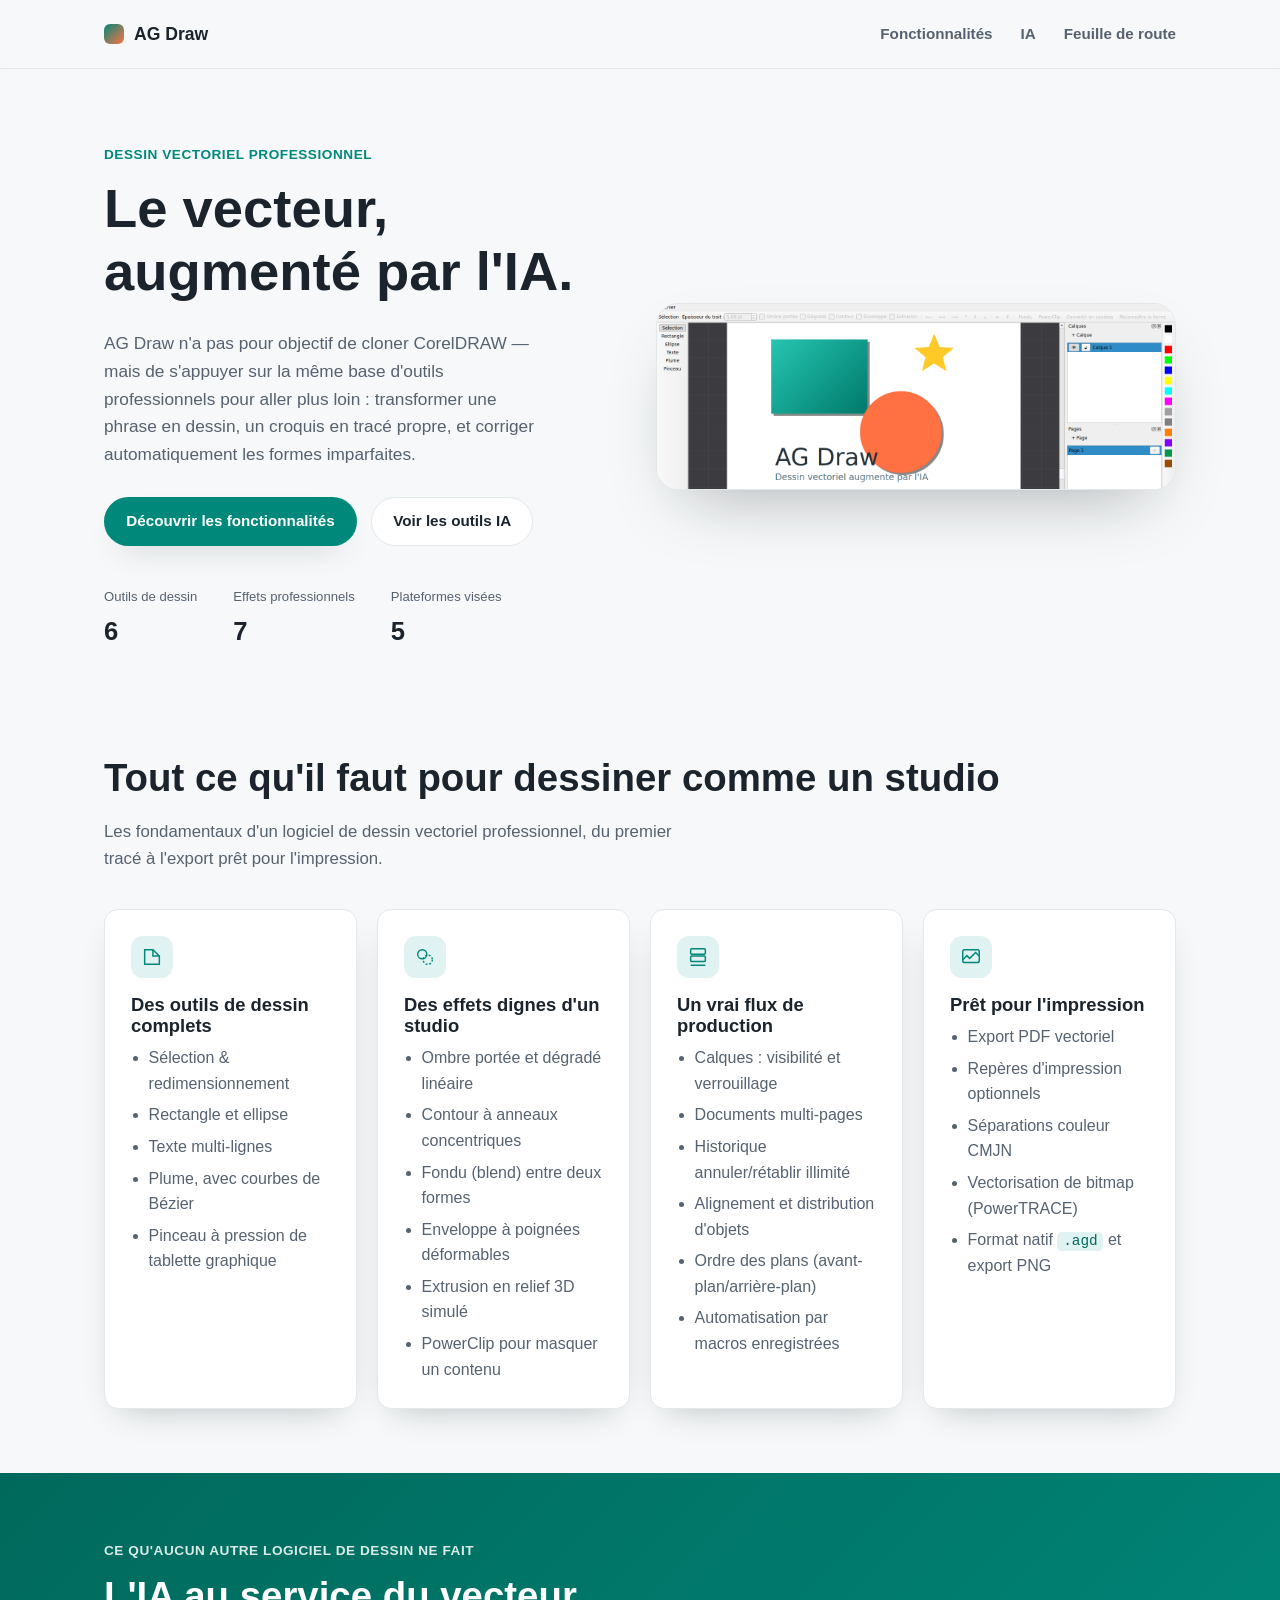
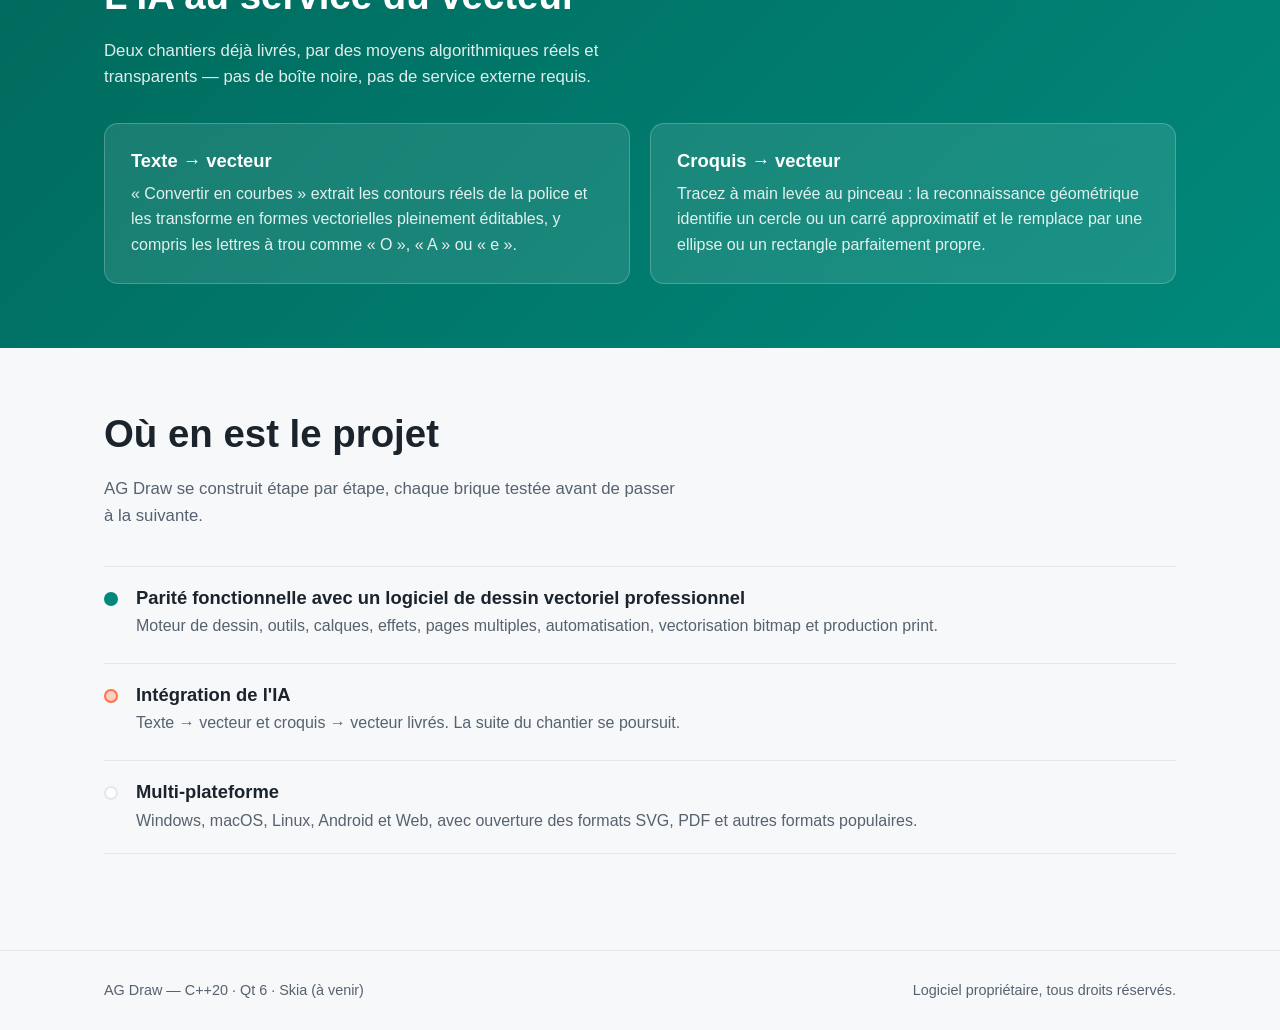
==== web/index.html @ 8a599cdd "Ajoute une page d'accueil (site vitrine statique) Site HTML/CSS/JS autonome sous web/, sans dépendan" ====
<!doctype html>
<html lang="fr">
<head>
  <meta charset="utf-8" />
  <meta name="viewport" content="width=device-width, initial-scale=1" />
  <title>AG Draw — Dessin vectoriel, augmenté par l'IA</title>
  <meta name="description" content="AG Draw est un logiciel de dessin vectoriel professionnel qui va plus loin qu'un simple clone de CorelDRAW : texte vers vecteur, croquis vers vecteur, correction automatique de formes." />
  <link rel="stylesheet" href="styles.css" />
</head>
<body>
  <header class="site-header">
    <div class="wrap header-inner">
      <a class="logo" href="#top">
        <span class="logo-mark" aria-hidden="true"></span>
        AG Draw
      </a>
      <button class="nav-toggle" id="navToggle" aria-expanded="false" aria-controls="primaryNav" aria-label="Ouvrir le menu">
        <span></span><span></span><span></span>
      </button>
      <nav class="primary-nav" id="primaryNav">
        <a href="#fonctionnalites">Fonctionnalités</a>
        <a href="#ia">IA</a>
        <a href="#feuille-de-route">Feuille de route</a>
      </nav>
    </div>
  </header>

  <main id="top">
    <section class="hero">
      <div class="wrap hero-inner">
        <div class="hero-copy">
          <p class="eyebrow">Dessin vectoriel professionnel</p>
          <h1>Le vecteur, augmenté par l'IA.</h1>
          <p class="lede">
            AG Draw n'a pas pour objectif de cloner CorelDRAW — mais de s'appuyer sur la même
            base d'outils professionnels pour aller plus loin : transformer une phrase en dessin,
            un croquis en tracé propre, et corriger automatiquement les formes imparfaites.
          </p>
          <div class="hero-actions">
            <a class="btn btn-primary" href="#fonctionnalites">Découvrir les fonctionnalités</a>
            <a class="btn btn-ghost" href="#ia">Voir les outils IA</a>
          </div>
          <dl class="hero-stats">
            <div><dt>Outils de dessin</dt><dd>6</dd></div>
            <div><dt>Effets professionnels</dt><dd>7</dd></div>
            <div><dt>Plateformes visées</dt><dd>5</dd></div>
          </dl>
        </div>
        <div class="hero-shot">
          <img src="assets/hero-screenshot.png" width="1400" height="500"
               alt="Capture d'écran d'AG Draw : un rectangle en dégradé, une ellipse et une étoile dessinés sur la page, avec les panneaux Calques et Pages visibles." />
        </div>
      </div>
    </section>

    <section id="fonctionnalites" class="features">
      <div class="wrap">
        <h2>Tout ce qu'il faut pour dessiner comme un studio</h2>
        <p class="section-lede">Les fondamentaux d'un logiciel de dessin vectoriel professionnel, du premier tracé à l'export prêt pour l'impression.</p>

        <div class="feature-grid">
          <article class="feature-card">
            <span class="feature-icon" aria-hidden="true">
              <svg viewBox="0 0 24 24" fill="none" stroke="currentColor" stroke-width="1.6"><path d="M4 4h9l7 7v9H4z"/><path d="M13 4v7h7"/></svg>
            </span>
            <h3>Des outils de dessin complets</h3>
            <ul>
              <li>Sélection &amp; redimensionnement</li>
              <li>Rectangle et ellipse</li>
              <li>Texte multi-lignes</li>
              <li>Plume, avec courbes de Bézier</li>
              <li>Pinceau à pression de tablette graphique</li>
            </ul>
          </article>

          <article class="feature-card">
            <span class="feature-icon" aria-hidden="true">
              <svg viewBox="0 0 24 24" fill="none" stroke="currentColor" stroke-width="1.6"><circle cx="9" cy="9" r="5"/><circle cx="15" cy="15" r="5" stroke-dasharray="2 2"/></svg>
            </span>
            <h3>Des effets dignes d'un studio</h3>
            <ul>
              <li>Ombre portée et dégradé linéaire</li>
              <li>Contour à anneaux concentriques</li>
              <li>Fondu (blend) entre deux formes</li>
              <li>Enveloppe à poignées déformables</li>
              <li>Extrusion en relief 3D simulé</li>
              <li>PowerClip pour masquer un contenu</li>
            </ul>
          </article>

          <article class="feature-card">
            <span class="feature-icon" aria-hidden="true">
              <svg viewBox="0 0 24 24" fill="none" stroke="currentColor" stroke-width="1.6"><rect x="4" y="3" width="16" height="6" rx="1"/><rect x="4" y="11" width="16" height="6" rx="1"/><path d="M4 21h16"/></svg>
            </span>
            <h3>Un vrai flux de production</h3>
            <ul>
              <li>Calques : visibilité et verrouillage</li>
              <li>Documents multi-pages</li>
              <li>Historique annuler/rétablir illimité</li>
              <li>Alignement et distribution d'objets</li>
              <li>Ordre des plans (avant-plan/arrière-plan)</li>
              <li>Automatisation par macros enregistrées</li>
            </ul>
          </article>

          <article class="feature-card">
            <span class="feature-icon" aria-hidden="true">
              <svg viewBox="0 0 24 24" fill="none" stroke="currentColor" stroke-width="1.6"><rect x="3" y="4" width="18" height="14" rx="2"/><path d="M3 15l4.5-4.5 3 3L17 7l4 4"/></svg>
            </span>
            <h3>Prêt pour l'impression</h3>
            <ul>
              <li>Export PDF vectoriel</li>
              <li>Repères d'impression optionnels</li>
              <li>Séparations couleur CMJN</li>
              <li>Vectorisation de bitmap (PowerTRACE)</li>
              <li>Format natif <code>.agd</code> et export PNG</li>
            </ul>
          </article>
        </div>
      </div>
    </section>

    <section id="ia" class="ai-section">
      <div class="wrap">
        <p class="eyebrow eyebrow-on-accent">Ce qu'aucun autre logiciel de dessin ne fait</p>
        <h2>L'IA au service du vecteur</h2>
        <p class="section-lede on-accent">
          Deux chantiers déjà livrés, par des moyens algorithmiques réels et transparents —
          pas de boîte noire, pas de service externe requis.
        </p>

        <div class="ai-grid">
          <article class="ai-card">
            <h3>Texte → vecteur</h3>
            <p>
              « Convertir en courbes » extrait les contours réels de la police et les transforme
              en formes vectorielles pleinement éditables, y compris les lettres à trou comme
              « O », « A » ou « e ».
            </p>
          </article>
          <article class="ai-card">
            <h3>Croquis → vecteur</h3>
            <p>
              Tracez à main levée au pinceau : la reconnaissance géométrique identifie un cercle
              ou un carré approximatif et le remplace par une ellipse ou un rectangle
              parfaitement propre.
            </p>
          </article>
        </div>
      </div>
    </section>

    <section id="feuille-de-route" class="roadmap">
      <div class="wrap">
        <h2>Où en est le projet</h2>
        <p class="section-lede">AG Draw se construit étape par étape, chaque brique testée avant de passer à la suivante.</p>

        <ol class="roadmap-list">
          <li class="done">
            <span class="roadmap-marker" aria-hidden="true"></span>
            <div>
              <h3>Parité fonctionnelle avec un logiciel de dessin vectoriel professionnel</h3>
              <p>Moteur de dessin, outils, calques, effets, pages multiples, automatisation, vectorisation bitmap et production print.</p>
            </div>
          </li>
          <li class="in-progress">
            <span class="roadmap-marker" aria-hidden="true"></span>
            <div>
              <h3>Intégration de l'IA</h3>
              <p>Texte → vecteur et croquis → vecteur livrés. La suite du chantier se poursuit.</p>
            </div>
          </li>
          <li>
            <span class="roadmap-marker" aria-hidden="true"></span>
            <div>
              <h3>Multi-plateforme</h3>
              <p>Windows, macOS, Linux, Android et Web, avec ouverture des formats SVG, PDF et autres formats populaires.</p>
            </div>
          </li>
        </ol>
      </div>
    </section>
  </main>

  <footer class="site-footer">
    <div class="wrap footer-inner">
      <p>AG Draw — C++20 · Qt 6 · Skia (à venir)</p>
      <p>Logiciel propriétaire, tous droits réservés.</p>
    </div>
  </footer>

  <script src="script.js"></script>
</body>
</html>
---- web/styles.css ----
:root {
  --bg: #f6f8f9;
  --bg-elevated: #ffffff;
  --text: #1b242c;
  --text-muted: #566270;
  --border: #e3e8eb;
  --accent: #00897b;
  --accent-strong: #00695c;
  --accent-soft: #e0f2f1;
  --accent-2: #ff7043;
  --accent-gold: #ffca28;
  --radius-lg: 22px;
  --radius-md: 14px;
  --radius-sm: 10px;
  --shadow-lg: 0 30px 70px -30px rgba(15, 23, 32, 0.35);
  --shadow-md: 0 14px 34px -18px rgba(15, 23, 32, 0.3);
  --max-width: 1120px;
  color-scheme: light;
}

@media (prefers-color-scheme: dark) {
  :root {
    --bg: #0e1417;
    --bg-elevated: #161e22;
    --text: #eef3f4;
    --text-muted: #9aa8ae;
    --border: #253034;
    --accent: #26a69a;
    --accent-strong: #4dd0c4;
    --accent-soft: #10312e;
    --shadow-lg: 0 30px 70px -30px rgba(0, 0, 0, 0.65);
    --shadow-md: 0 14px 34px -18px rgba(0, 0, 0, 0.55);
    color-scheme: dark;
  }
}

* {
  box-sizing: border-box;
}

html {
  scroll-behavior: smooth;
}

body {
  margin: 0;
  background: var(--bg);
  color: var(--text);
  font: 400 16px/1.6 -apple-system, BlinkMacSystemFont, "Segoe UI", Roboto, Helvetica, Arial, sans-serif;
  -webkit-font-smoothing: antialiased;
}

img {
  max-width: 100%;
  display: block;
}

.wrap {
  max-width: var(--max-width);
  margin: 0 auto;
  padding: 0 24px;
}

h1, h2, h3 {
  line-height: 1.15;
  font-weight: 700;
  margin: 0 0 0.5em;
}

h2 {
  font-size: clamp(1.7rem, 1.3rem + 1.6vw, 2.4rem);
}

h3 {
  font-size: 1.15rem;
}

p {
  margin: 0 0 1em;
}

code {
  background: var(--accent-soft);
  color: var(--accent-strong);
  padding: 0.1em 0.4em;
  border-radius: 5px;
  font-size: 0.9em;
}

/* Header */

.site-header {
  position: sticky;
  top: 0;
  z-index: 20;
  background: color-mix(in srgb, var(--bg) 88%, transparent);
  backdrop-filter: blur(10px);
  border-bottom: 1px solid var(--border);
}

.header-inner {
  display: flex;
  align-items: center;
  justify-content: space-between;
  height: 68px;
}

.logo {
  display: flex;
  align-items: center;
  gap: 10px;
  font-weight: 800;
  font-size: 1.1rem;
  color: var(--text);
  text-decoration: none;
}

.logo-mark {
  width: 20px;
  height: 20px;
  border-radius: 6px;
  background: linear-gradient(135deg, var(--accent), var(--accent-2));
  flex: none;
}

.primary-nav {
  display: flex;
  gap: 28px;
}

.primary-nav a {
  color: var(--text-muted);
  text-decoration: none;
  font-size: 0.95rem;
  font-weight: 600;
}

.primary-nav a:hover {
  color: var(--accent);
}

.nav-toggle {
  display: none;
  flex-direction: column;
  justify-content: center;
  gap: 4px;
  width: 36px;
  height: 36px;
  background: none;
  border: 1px solid var(--border);
  border-radius: 8px;
  cursor: pointer;
}

.nav-toggle span {
  display: block;
  height: 2px;
  margin: 0 7px;
  background: var(--text);
  border-radius: 2px;
}

/* Buttons */

.btn {
  display: inline-flex;
  align-items: center;
  justify-content: center;
  padding: 0.75em 1.4em;
  border-radius: 999px;
  font-weight: 700;
  font-size: 0.95rem;
  text-decoration: none;
  border: 1px solid transparent;
  transition: transform 0.15s ease, box-shadow 0.15s ease;
}

.btn:hover {
  transform: translateY(-1px);
}

.btn-primary {
  background: var(--accent);
  color: #fff;
  box-shadow: var(--shadow-md);
}

.btn-primary:hover {
  background: var(--accent-strong);
}

.btn-ghost {
  border-color: var(--border);
  color: var(--text);
  background: var(--bg-elevated);
}

/* Hero */

.hero {
  padding: 72px 0 40px;
}

.hero-inner {
  display: grid;
  grid-template-columns: minmax(0, 1fr) minmax(0, 1.05fr);
  gap: 56px;
  align-items: center;
}

.eyebrow {
  display: inline-block;
  font-weight: 700;
  font-size: 0.85rem;
  letter-spacing: 0.04em;
  text-transform: uppercase;
  color: var(--accent);
  margin: 0 0 0.9em;
}

h1 {
  font-size: clamp(2.2rem, 1.6rem + 2.6vw, 3.4rem);
}

.lede {
  color: var(--text-muted);
  font-size: 1.08rem;
  max-width: 46ch;
}

.hero-actions {
  display: flex;
  gap: 14px;
  flex-wrap: wrap;
  margin: 28px 0 40px;
}

.hero-stats {
  display: flex;
  gap: 36px;
  margin: 0;
}

.hero-stats dt {
  font-size: 0.82rem;
  color: var(--text-muted);
  margin-bottom: 4px;
}

.hero-stats dd {
  margin: 0;
  font-size: 1.6rem;
  font-weight: 800;
  color: var(--text);
}

.hero-shot {
  border-radius: var(--radius-lg);
  overflow: hidden;
  box-shadow: var(--shadow-lg);
  border: 1px solid var(--border);
  background: var(--bg-elevated);
}

.hero-shot img {
  width: 100%;
  height: auto;
}

/* Features */

.features {
  padding: 64px 0;
}

.section-lede {
  color: var(--text-muted);
  max-width: 62ch;
  font-size: 1.05rem;
}

.feature-grid {
  display: grid;
  grid-template-columns: repeat(auto-fit, minmax(240px, 1fr));
  gap: 20px;
  margin-top: 36px;
}

.feature-card {
  background: var(--bg-elevated);
  border: 1px solid var(--border);
  border-radius: var(--radius-md);
  padding: 26px;
  box-shadow: var(--shadow-md);
}

.feature-icon {
  display: inline-flex;
  align-items: center;
  justify-content: center;
  width: 42px;
  height: 42px;
  border-radius: 12px;
  background: var(--accent-soft);
  color: var(--accent);
  margin-bottom: 16px;
}

.feature-icon svg {
  width: 22px;
  height: 22px;
}

.feature-card ul {
  margin: 0;
  padding-left: 1.1em;
  color: var(--text-muted);
}

.feature-card li {
  margin-bottom: 6px;
}

.feature-card li:last-child {
  margin-bottom: 0;
}

/* AI section */

.ai-section {
  padding: 64px 0;
  background: linear-gradient(135deg, var(--accent-strong), var(--accent));
  color: #fff;
}

.eyebrow-on-accent {
  color: rgba(255, 255, 255, 0.85);
}

.on-accent {
  color: rgba(255, 255, 255, 0.88);
}

.ai-section h2 {
  color: #fff;
}

.ai-grid {
  display: grid;
  grid-template-columns: repeat(auto-fit, minmax(260px, 1fr));
  gap: 20px;
  margin-top: 32px;
}

.ai-card {
  background: rgba(255, 255, 255, 0.1);
  border: 1px solid rgba(255, 255, 255, 0.22);
  border-radius: var(--radius-md);
  padding: 26px;
  backdrop-filter: blur(6px);
}

.ai-card h3 {
  color: #fff;
}

.ai-card p {
  color: rgba(255, 255, 255, 0.88);
  margin: 0;
}

/* Roadmap */

.roadmap {
  padding: 64px 0 96px;
}

.roadmap-list {
  list-style: none;
  margin: 36px 0 0;
  padding: 0;
  display: flex;
  flex-direction: column;
  gap: 4px;
}

.roadmap-list li {
  display: flex;
  gap: 18px;
  padding: 20px 0;
  border-top: 1px solid var(--border);
}

.roadmap-list li:last-child {
  border-bottom: 1px solid var(--border);
}

.roadmap-marker {
  flex: none;
  width: 14px;
  height: 14px;
  margin-top: 5px;
  border-radius: 50%;
  border: 2px solid var(--border);
  background: var(--bg-elevated);
}

.roadmap-list li.done .roadmap-marker {
  background: var(--accent);
  border-color: var(--accent);
}

.roadmap-list li.in-progress .roadmap-marker {
  border-color: var(--accent-2);
  background: color-mix(in srgb, var(--accent-2) 30%, transparent);
}

.roadmap-list h3 {
  margin-bottom: 0.3em;
}

.roadmap-list p {
  color: var(--text-muted);
  margin: 0;
}

/* Footer */

.site-footer {
  border-top: 1px solid var(--border);
  padding: 28px 0;
}

.footer-inner {
  display: flex;
  justify-content: space-between;
  flex-wrap: wrap;
  gap: 8px;
  color: var(--text-muted);
  font-size: 0.9rem;
}

.footer-inner p {
  margin: 0;
}

/* Responsive */

@media (max-width: 860px) {
  .hero-inner {
    grid-template-columns: 1fr;
  }

  .hero {
    padding-top: 48px;
  }

  .nav-toggle {
    display: flex;
  }

  .primary-nav {
    position: absolute;
    top: 68px;
    left: 0;
    right: 0;
    background: var(--bg-elevated);
    border-bottom: 1px solid var(--border);
    flex-direction: column;
    gap: 0;
    padding: 8px 24px 16px;
    display: none;
  }

  .primary-nav.open {
    display: flex;
  }

  .primary-nav a {
    padding: 12px 0;
    border-top: 1px solid var(--border);
  }

  .primary-nav a:first-child {
    border-top: none;
  }
}

@media (max-width: 520px) {
  .hero-stats {
    gap: 24px;
    flex-wrap: wrap;
  }
}
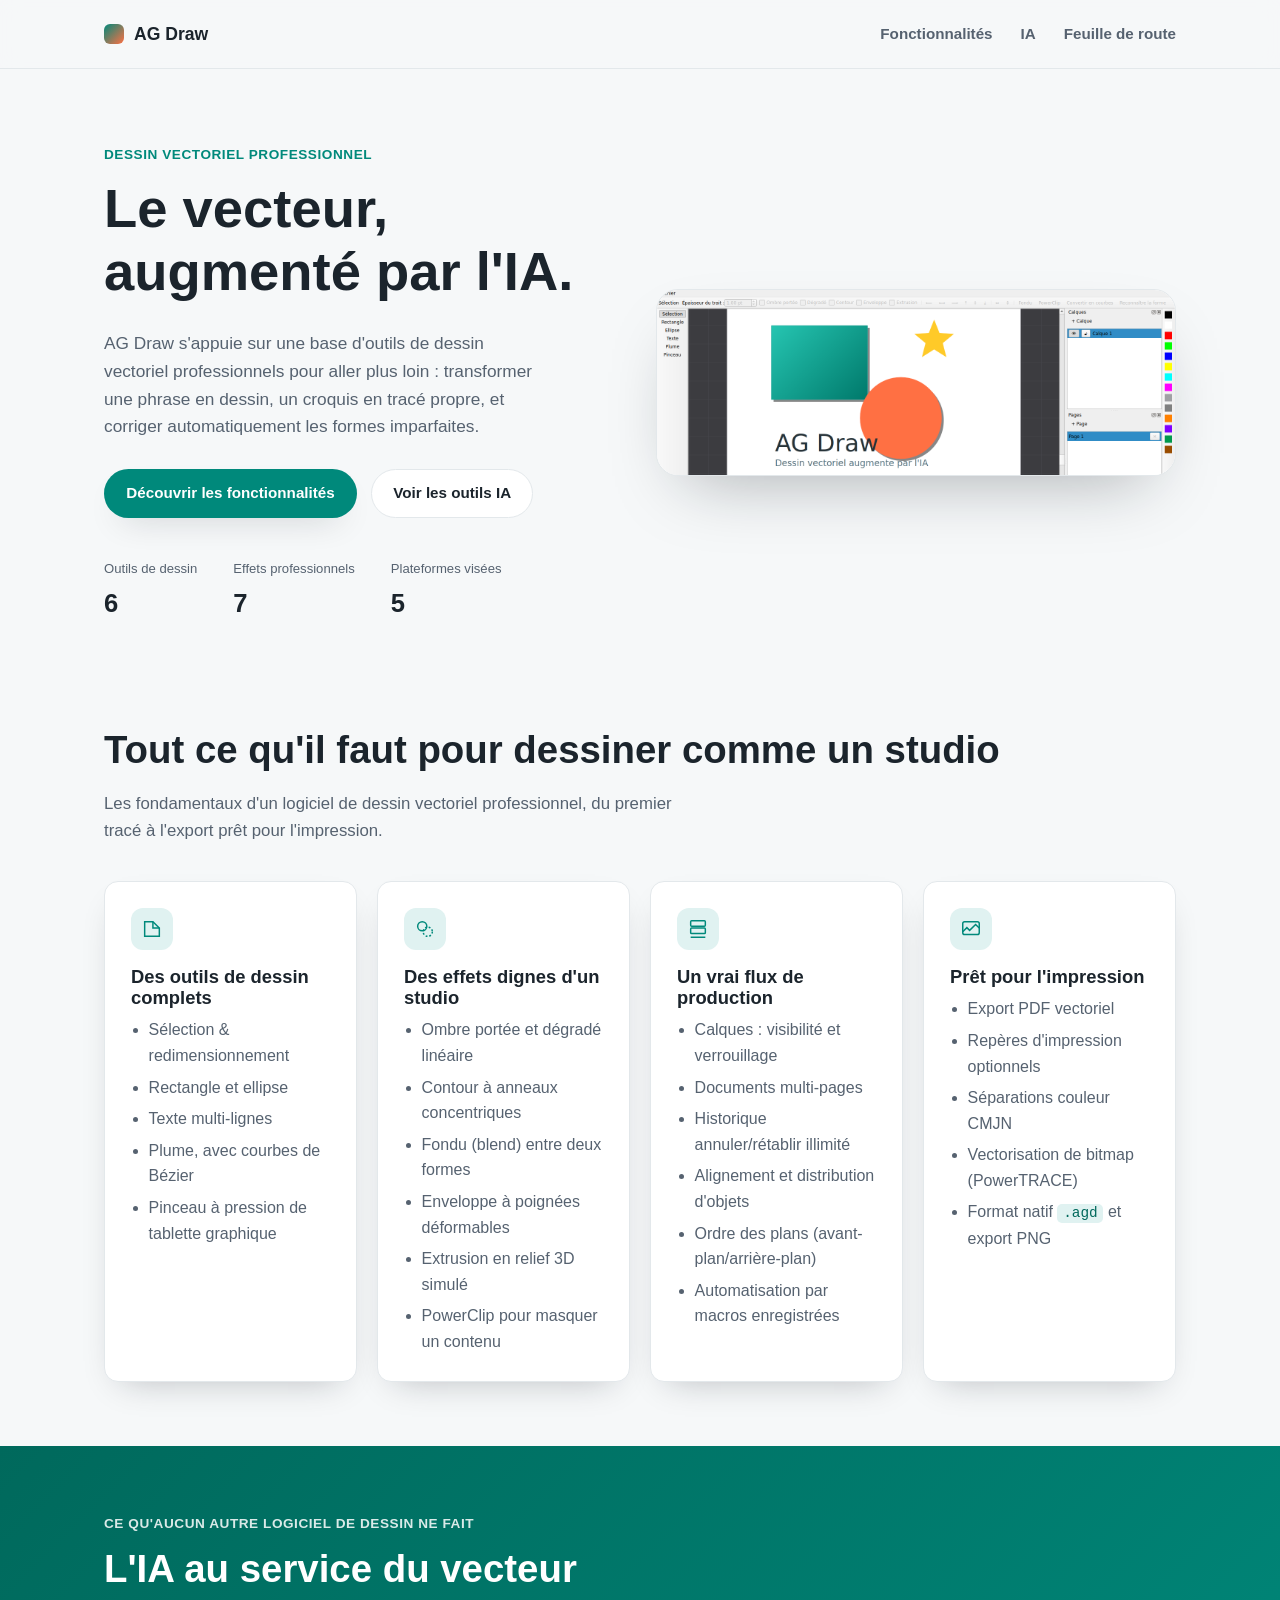
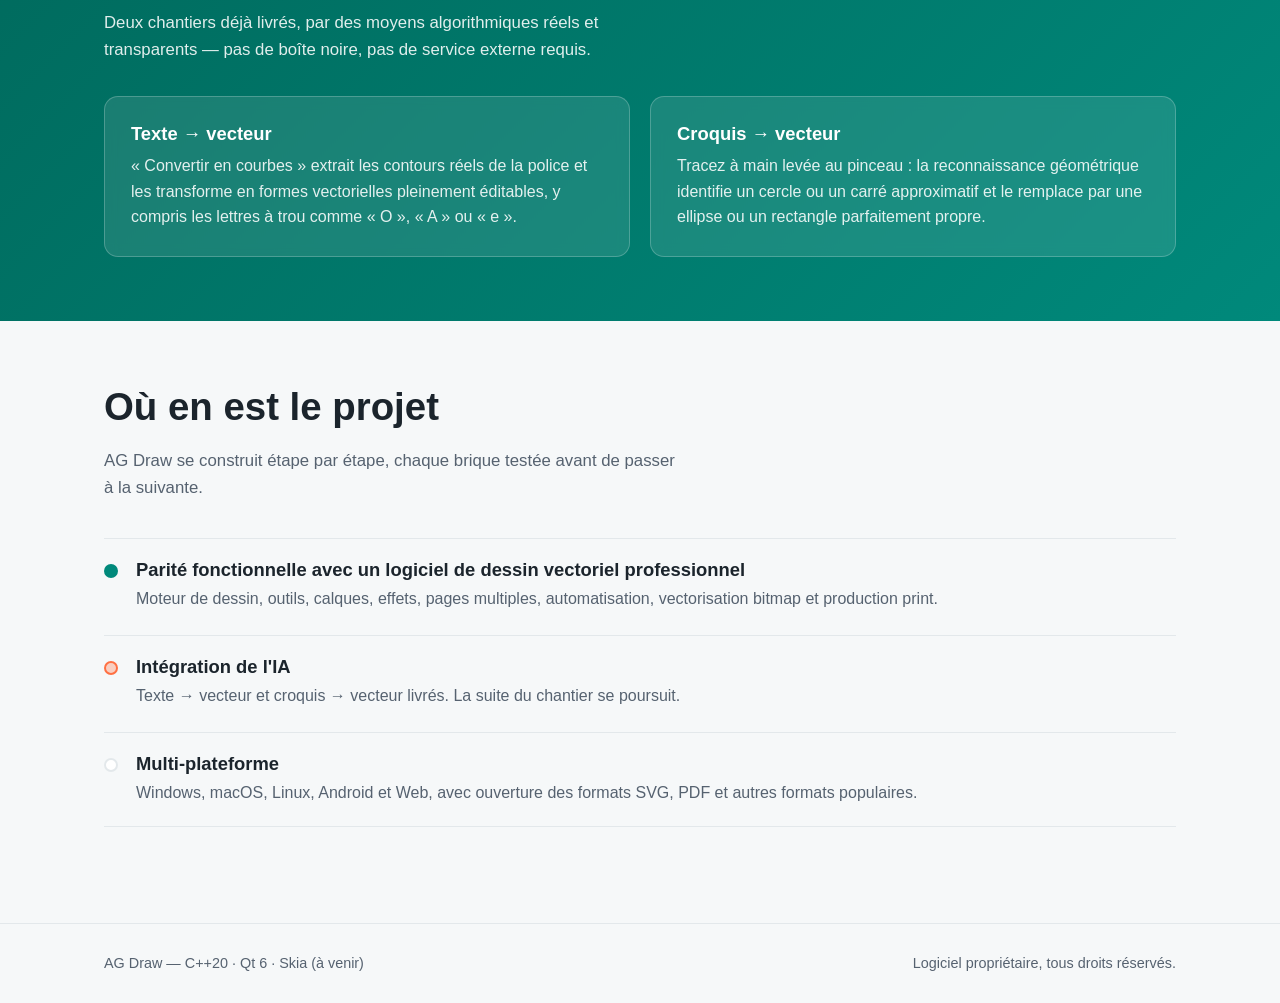
==== commit f0a68ca9: "Retire la mention de CorelDRAW sur la page d'accueil Reformule le texte descriptif et le paragraphe " ====
--- a/web/index.html
+++ b/web/index.html
@@ -4,7 +4,7 @@
   <meta charset="utf-8" />
   <meta name="viewport" content="width=device-width, initial-scale=1" />
   <title>AG Draw — Dessin vectoriel, augmenté par l'IA</title>
-  <meta name="description" content="AG Draw est un logiciel de dessin vectoriel professionnel qui va plus loin qu'un simple clone de CorelDRAW : texte vers vecteur, croquis vers vecteur, correction automatique de formes." />
+  <meta name="description" content="AG Draw est un logiciel de dessin vectoriel professionnel augmenté par l'IA : texte vers vecteur, croquis vers vecteur, correction automatique de formes." />
   <link rel="stylesheet" href="styles.css" />
 </head>
 <body>
@@ -32,9 +32,9 @@
           <p class="eyebrow">Dessin vectoriel professionnel</p>
           <h1>Le vecteur, augmenté par l'IA.</h1>
           <p class="lede">
-            AG Draw n'a pas pour objectif de cloner CorelDRAW — mais de s'appuyer sur la même
-            base d'outils professionnels pour aller plus loin : transformer une phrase en dessin,
-            un croquis en tracé propre, et corriger automatiquement les formes imparfaites.
+            AG Draw s'appuie sur une base d'outils de dessin vectoriel professionnels pour aller
+            plus loin : transformer une phrase en dessin, un croquis en tracé propre, et corriger
+            automatiquement les formes imparfaites.
           </p>
           <div class="hero-actions">
             <a class="btn btn-primary" href="#fonctionnalites">Découvrir les fonctionnalités</a>
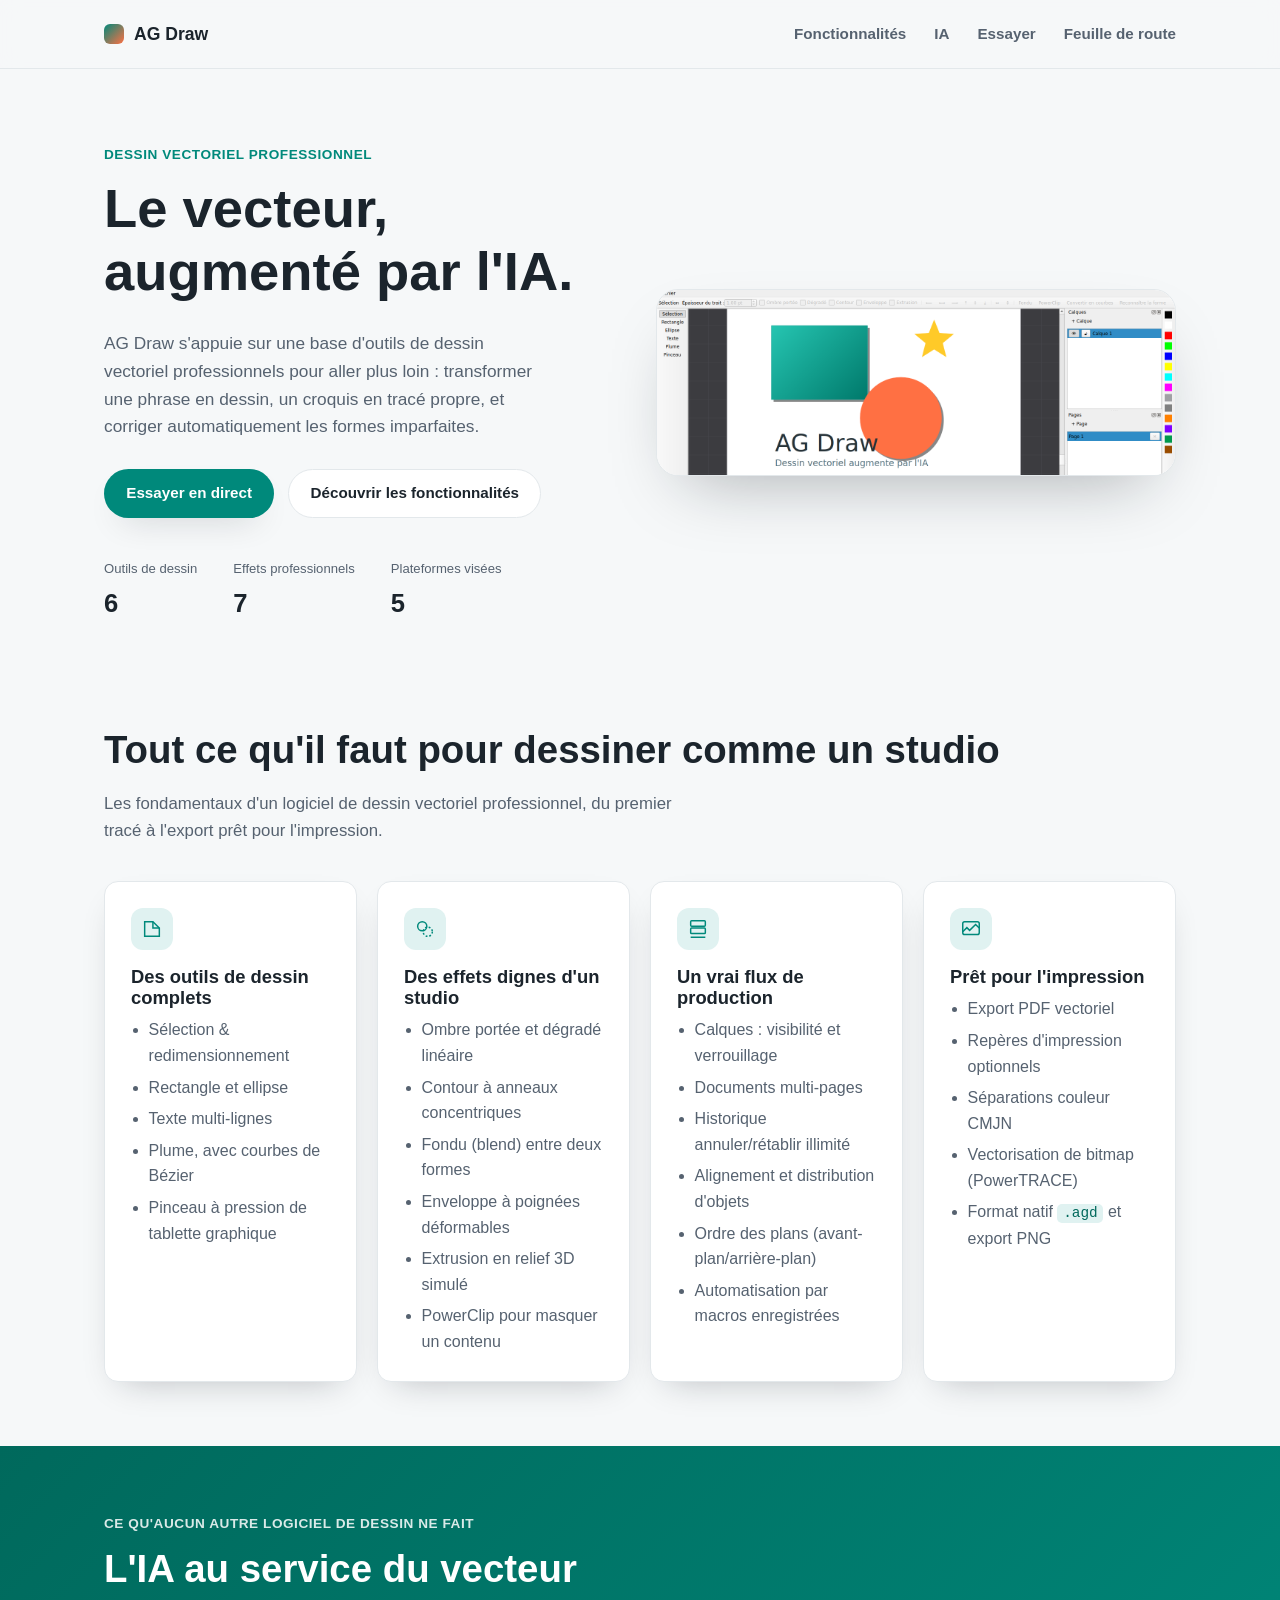
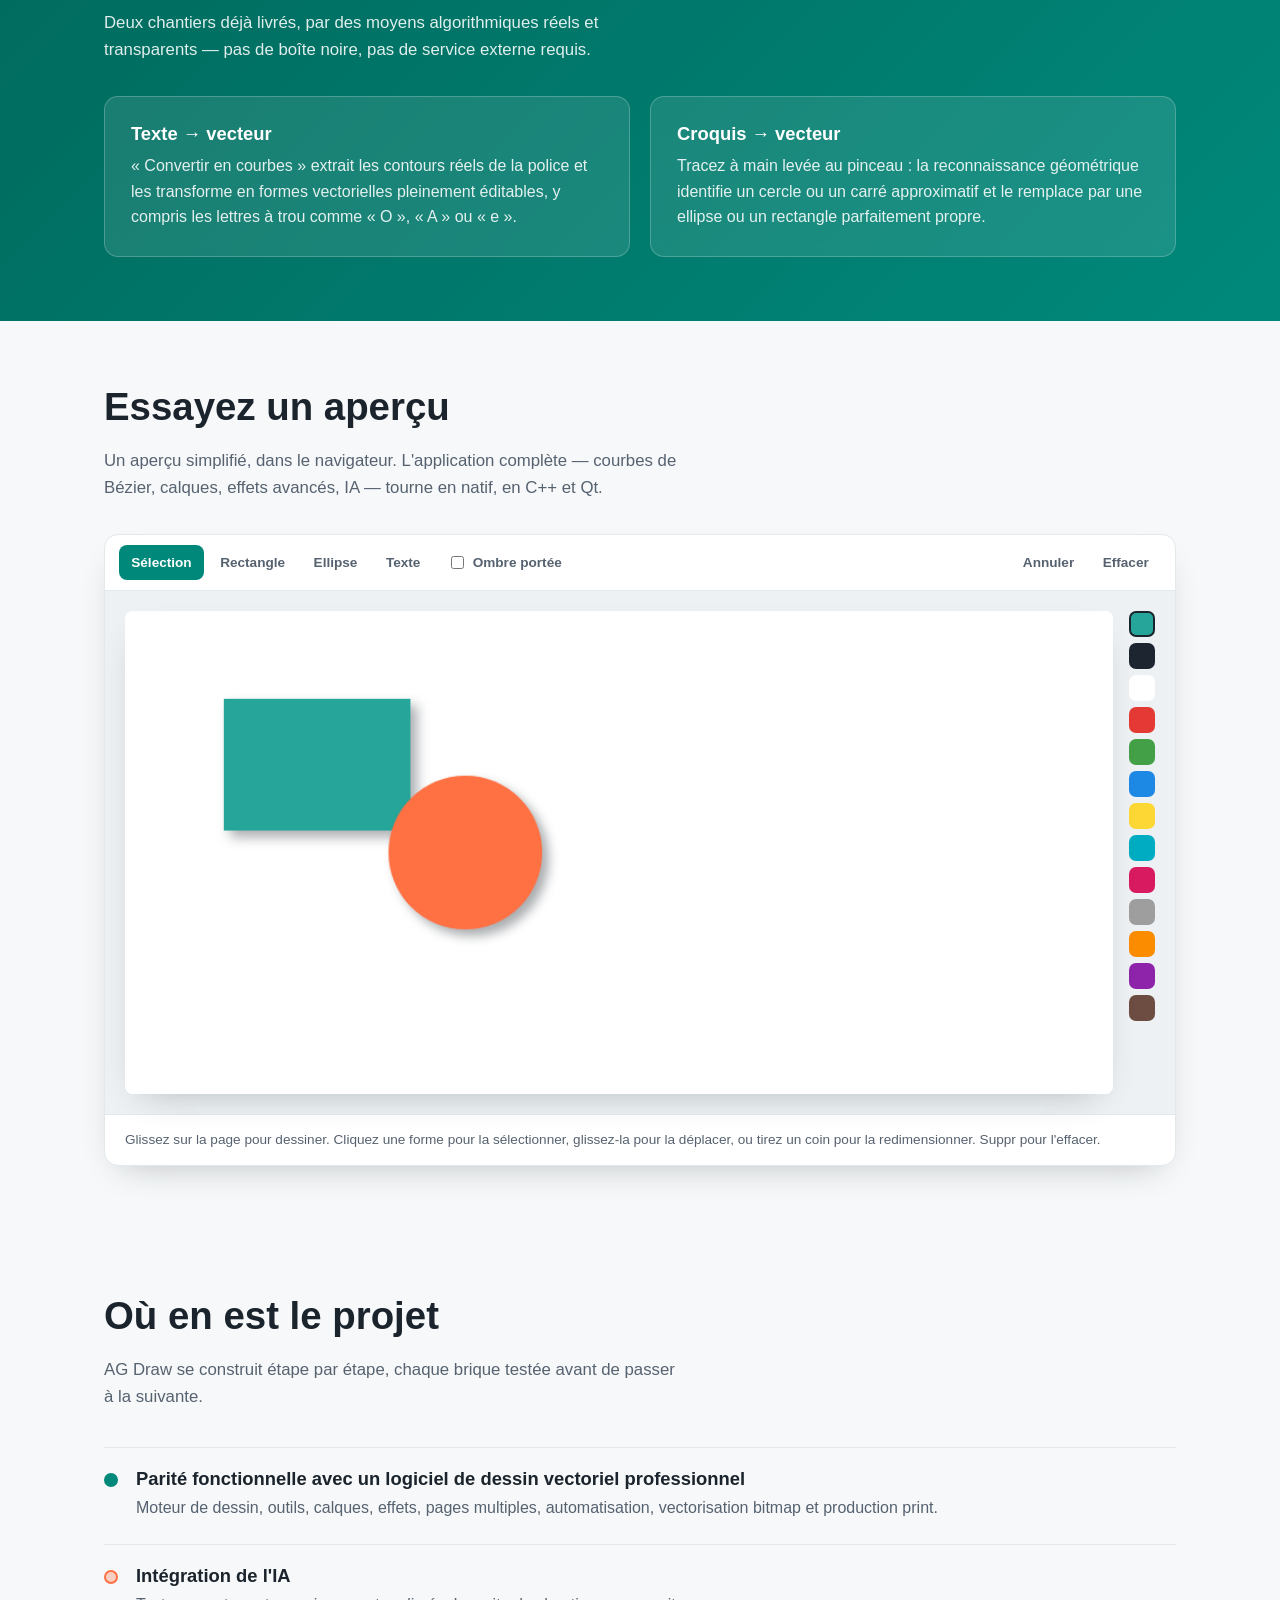
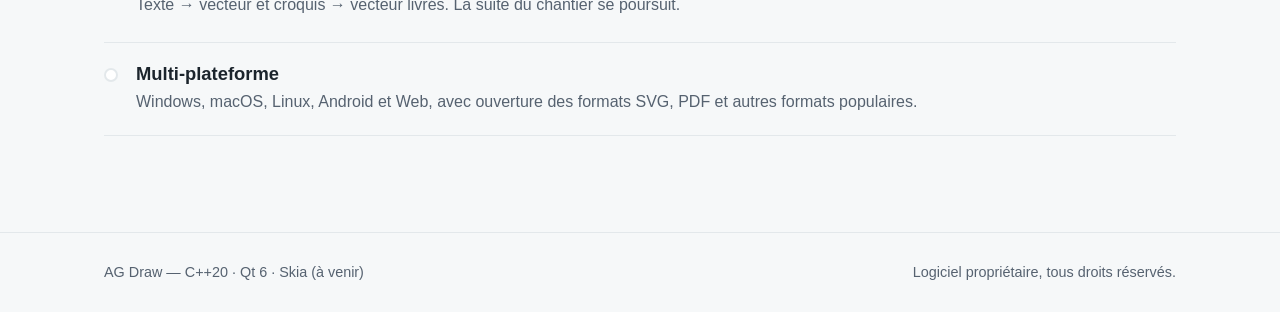
==== commit 4d661c88: "Ajoute une démo interactive à la page d'accueil L'ancienne page n'offrait qu'une capture d'écran sta" ====
--- a/web/index.html
+++ b/web/index.html
@@ -20,6 +20,7 @@
       <nav class="primary-nav" id="primaryNav">
         <a href="#fonctionnalites">Fonctionnalités</a>
         <a href="#ia">IA</a>
+        <a href="#essai">Essayer</a>
         <a href="#feuille-de-route">Feuille de route</a>
       </nav>
     </div>
@@ -37,8 +38,8 @@
             automatiquement les formes imparfaites.
           </p>
           <div class="hero-actions">
-            <a class="btn btn-primary" href="#fonctionnalites">Découvrir les fonctionnalités</a>
-            <a class="btn btn-ghost" href="#ia">Voir les outils IA</a>
+            <a class="btn btn-primary" href="#essai">Essayer en direct</a>
+            <a class="btn btn-ghost" href="#fonctionnalites">Découvrir les fonctionnalités</a>
           </div>
           <dl class="hero-stats">
             <div><dt>Outils de dessin</dt><dd>6</dd></div>
@@ -150,6 +151,44 @@
       </div>
     </section>
 
+    <section id="essai" class="demo-section">
+      <div class="wrap">
+        <h2>Essayez un aperçu</h2>
+        <p class="section-lede">
+          Un aperçu simplifié, dans le navigateur. L'application complète — courbes de Bézier,
+          calques, effets avancés, IA — tourne en natif, en C++ et Qt.
+        </p>
+
+        <div class="demo-app" id="demoApp">
+          <div class="demo-toolbar" role="toolbar" aria-label="Outils de la démo">
+            <button type="button" class="demo-tool is-active" data-tool="select">Sélection</button>
+            <button type="button" class="demo-tool" data-tool="rect">Rectangle</button>
+            <button type="button" class="demo-tool" data-tool="ellipse">Ellipse</button>
+            <button type="button" class="demo-tool" data-tool="text">Texte</button>
+            <label class="demo-shadow-toggle">
+              <input type="checkbox" id="demoShadow" />
+              Ombre portée
+            </label>
+            <div class="demo-toolbar-spacer"></div>
+            <button type="button" class="demo-tool" id="demoUndo" title="Annuler (Ctrl+Z)">Annuler</button>
+            <button type="button" class="demo-tool" id="demoClear" title="Tout effacer">Effacer</button>
+          </div>
+          <div class="demo-body">
+            <div class="demo-canvas-wrap">
+              <canvas id="demoCanvas" width="900" height="440" tabindex="0"
+                      aria-label="Zone de dessin de la démo : choisissez un outil puis glissez pour dessiner"></canvas>
+              <input type="text" id="demoTextInput" class="demo-text-input" aria-label="Texte à insérer" />
+            </div>
+            <div class="demo-palette" id="demoPalette" role="group" aria-label="Couleurs"></div>
+          </div>
+          <p class="demo-hint">
+            Glissez sur la page pour dessiner. Cliquez une forme pour la sélectionner, glissez-la
+            pour la déplacer, ou tirez un coin pour la redimensionner. Suppr pour l'effacer.
+          </p>
+        </div>
+      </div>
+    </section>
+
     <section id="feuille-de-route" class="roadmap">
       <div class="wrap">
         <h2>Où en est le projet</h2>
--- a/web/styles.css
+++ b/web/styles.css
@@ -369,6 +369,149 @@
   margin: 0;
 }
 
+/* Démo interactive */
+
+.demo-section {
+  padding: 64px 0;
+}
+
+.demo-app {
+  margin-top: 32px;
+  background: var(--bg-elevated);
+  border: 1px solid var(--border);
+  border-radius: var(--radius-md);
+  box-shadow: var(--shadow-md);
+  overflow: hidden;
+}
+
+.demo-toolbar {
+  display: flex;
+  align-items: center;
+  flex-wrap: wrap;
+  gap: 4px;
+  padding: 10px 14px;
+  border-bottom: 1px solid var(--border);
+}
+
+.demo-tool {
+  font: inherit;
+  font-weight: 600;
+  font-size: 0.85rem;
+  color: var(--text-muted);
+  background: none;
+  border: none;
+  border-radius: 8px;
+  padding: 0.5em 0.9em;
+  cursor: pointer;
+}
+
+.demo-tool:hover {
+  background: var(--accent-soft);
+  color: var(--text);
+}
+
+.demo-tool.is-active {
+  background: var(--accent);
+  color: #fff;
+}
+
+.demo-shadow-toggle {
+  display: flex;
+  align-items: center;
+  gap: 6px;
+  padding: 0 10px;
+  font-size: 0.85rem;
+  font-weight: 600;
+  color: var(--text-muted);
+  cursor: pointer;
+}
+
+.demo-toolbar-spacer {
+  flex: 1;
+}
+
+.demo-body {
+  display: flex;
+  gap: 16px;
+  padding: 20px;
+  background: color-mix(in srgb, var(--border) 45%, var(--bg));
+}
+
+.demo-canvas-wrap {
+  position: relative;
+  flex: 1;
+  min-width: 0;
+}
+
+#demoCanvas {
+  display: block;
+  width: 100%;
+  height: auto;
+  aspect-ratio: 900 / 440;
+  background: #fff;
+  border-radius: 8px;
+  box-shadow: var(--shadow-md);
+  cursor: crosshair;
+  touch-action: none;
+}
+
+#demoCanvas:focus-visible {
+  outline: 2px solid var(--accent);
+  outline-offset: 2px;
+}
+
+.demo-text-input {
+  position: absolute;
+  z-index: 5;
+  display: none;
+  font: 600 16px -apple-system, BlinkMacSystemFont, "Segoe UI", Roboto, sans-serif;
+  padding: 3px 6px;
+  border: 1px solid var(--accent);
+  border-radius: 5px;
+  background: #fff;
+  color: #1c2530;
+  min-width: 120px;
+}
+
+.demo-palette {
+  flex: none;
+  display: flex;
+  flex-direction: column;
+  gap: 6px;
+}
+
+.demo-swatch {
+  width: 26px;
+  height: 26px;
+  border-radius: 7px;
+  padding: 0;
+  border: 2px solid transparent;
+  cursor: pointer;
+}
+
+.demo-swatch.is-active {
+  border-color: var(--text);
+}
+
+.demo-hint {
+  margin: 0;
+  padding: 14px 20px;
+  border-top: 1px solid var(--border);
+  color: var(--text-muted);
+  font-size: 0.85rem;
+}
+
+@media (max-width: 640px) {
+  .demo-body {
+    flex-direction: column;
+  }
+
+  .demo-palette {
+    flex-direction: row;
+    flex-wrap: wrap;
+  }
+}
+
 /* Roadmap */
 
 .roadmap {
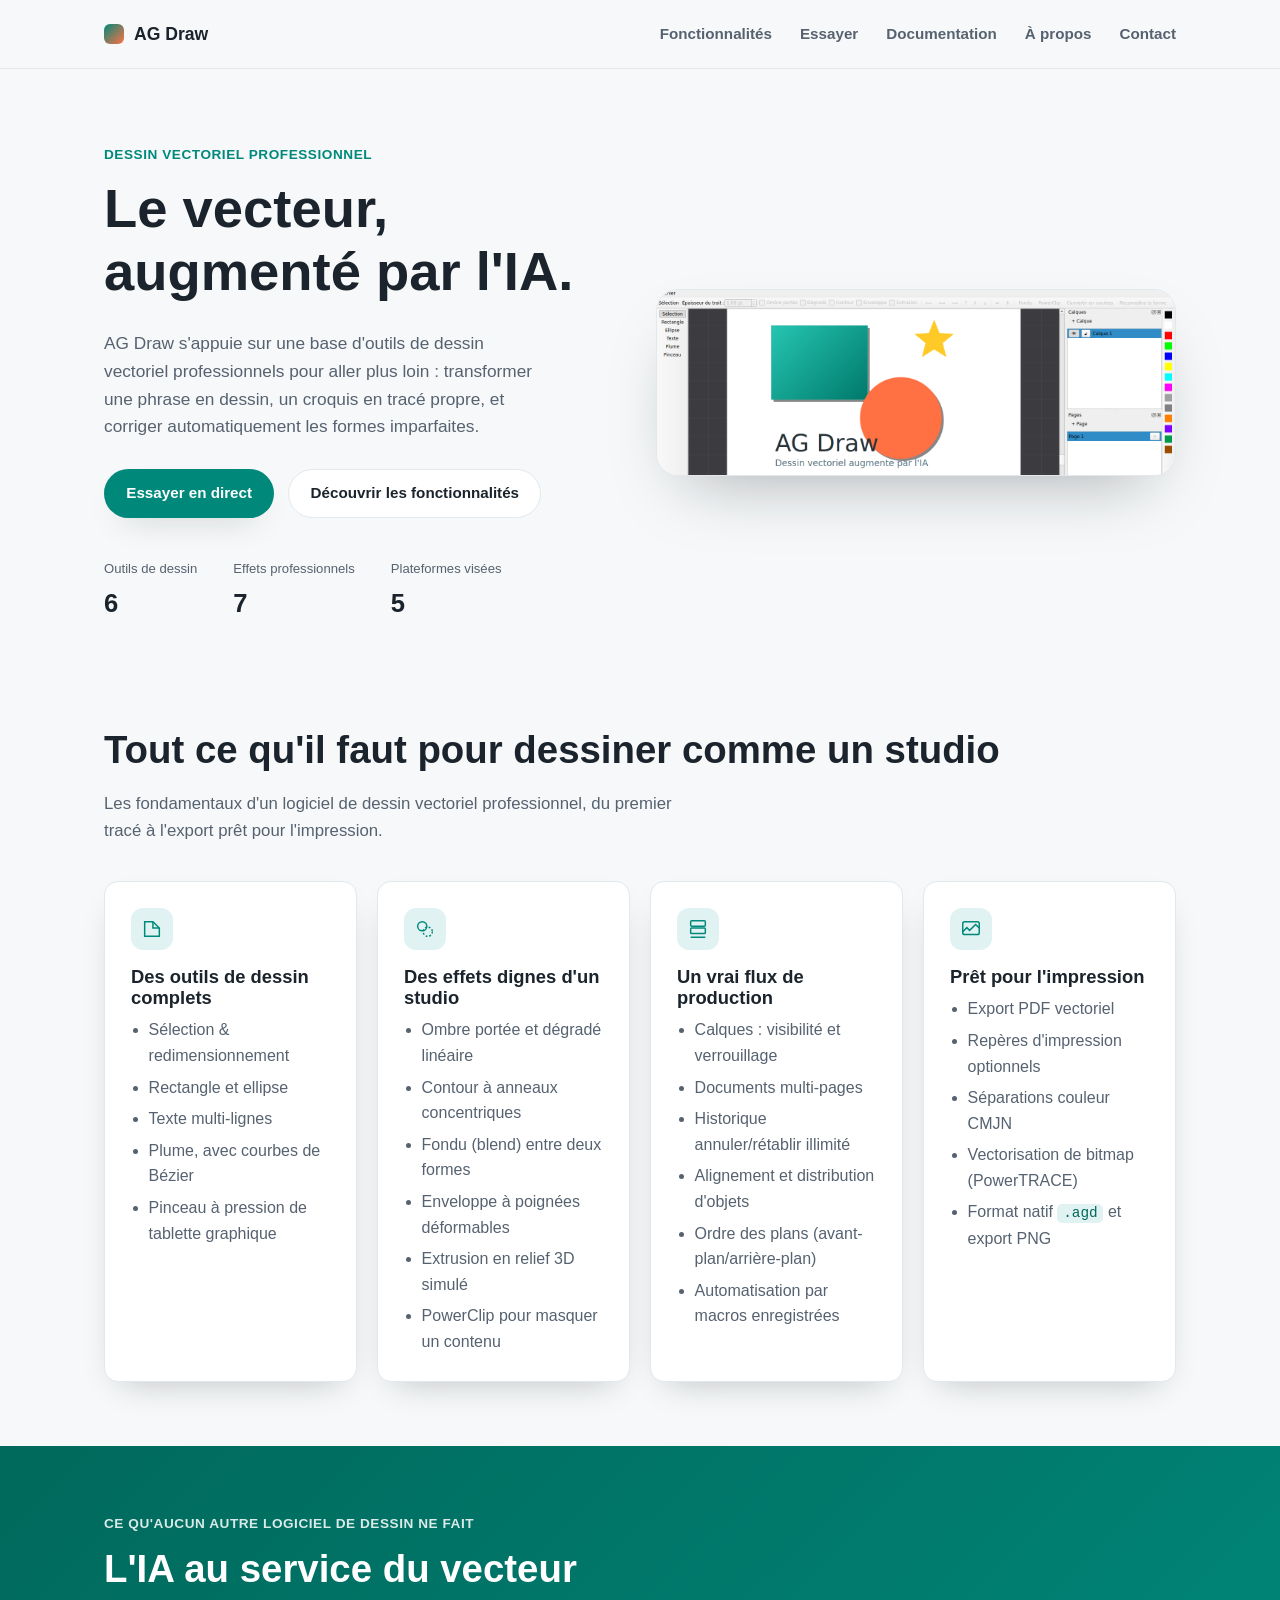
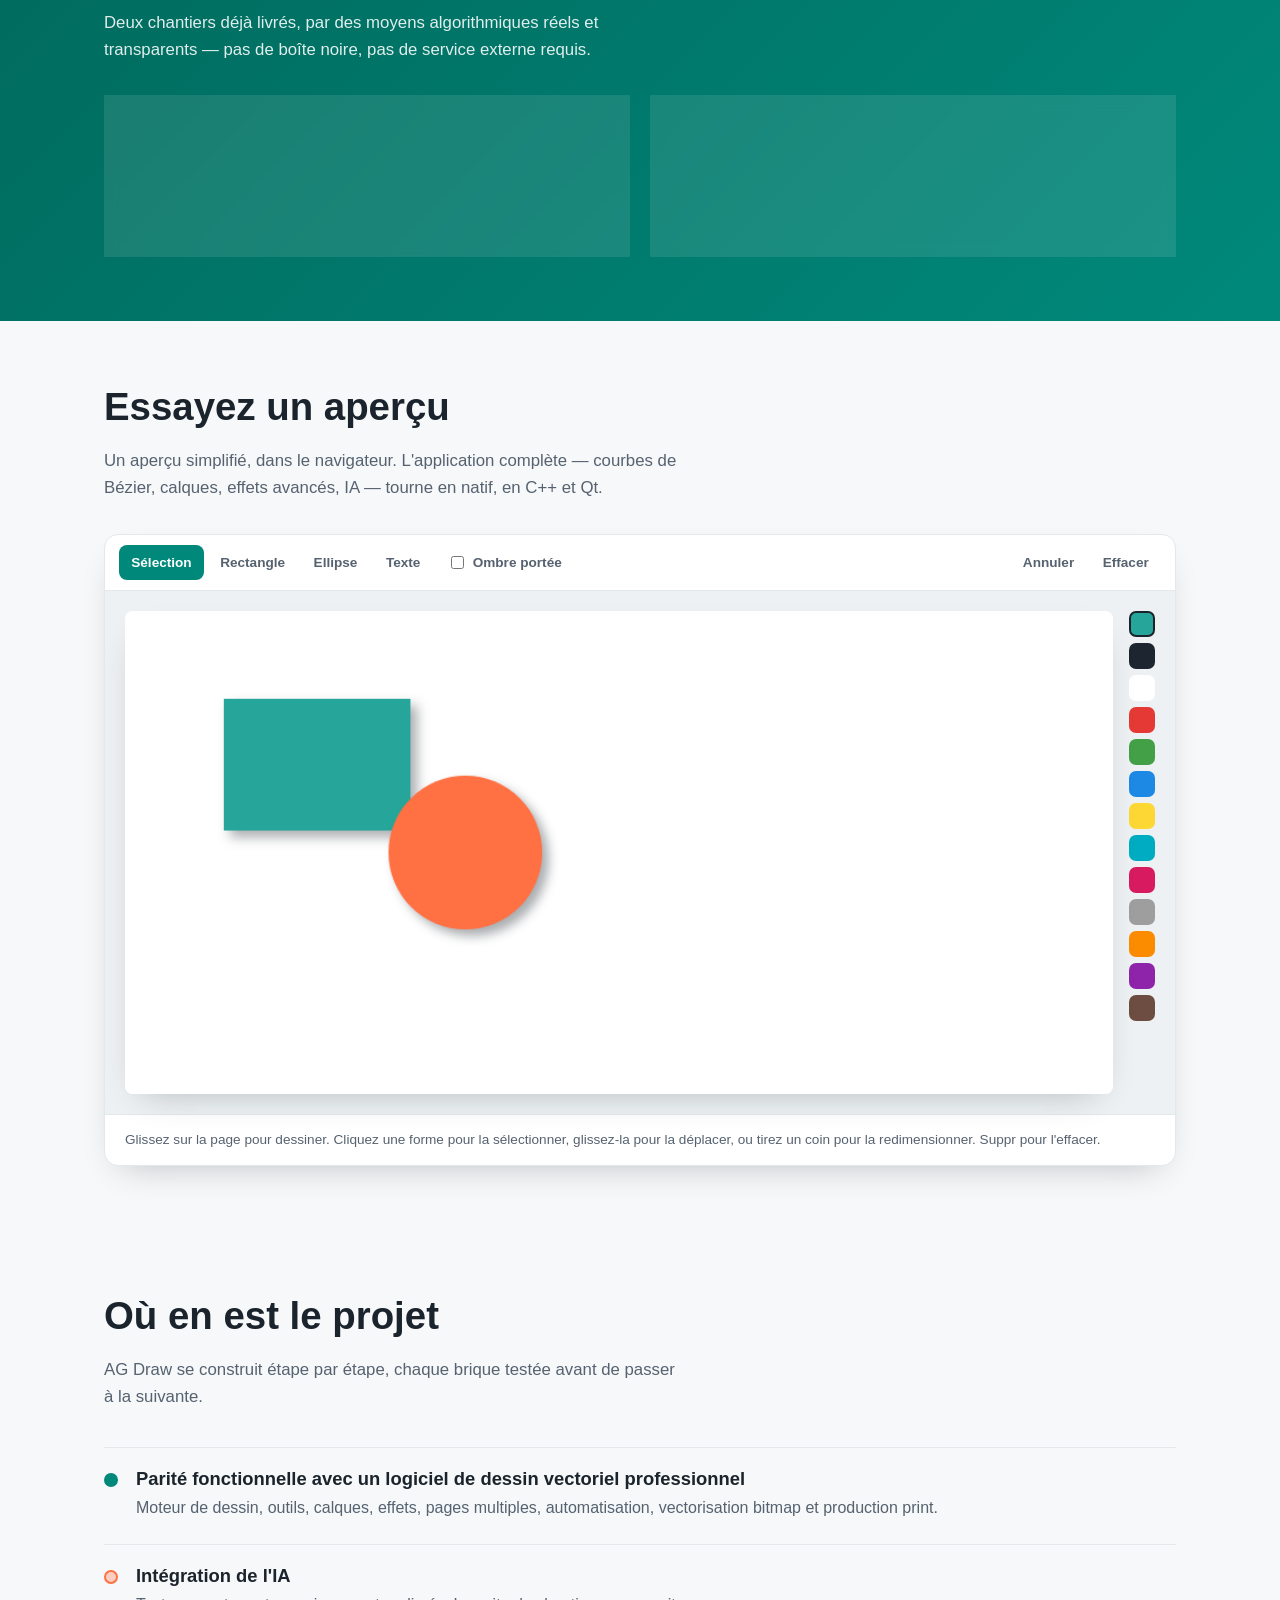
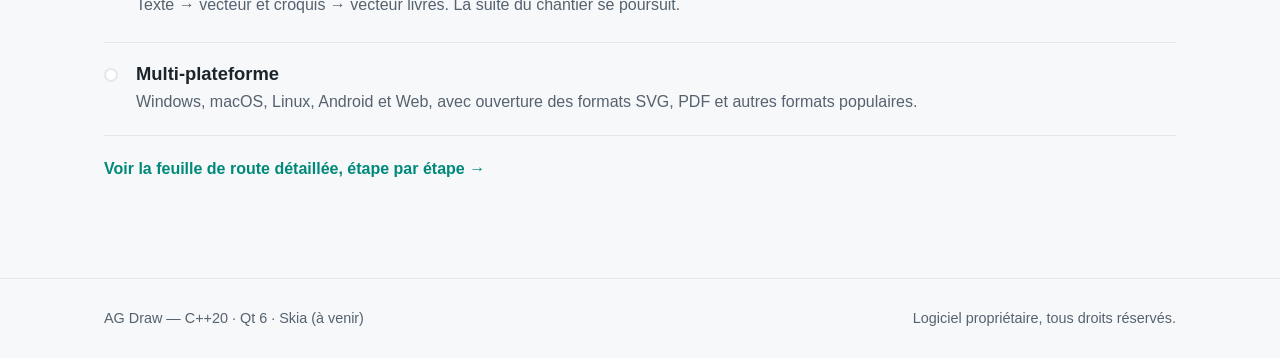
==== commit ecd134e0: "Étoffe le site : pages Documentation, À propos, Contact La page d'accueil seule ne donnait ni instru" ====
--- a/web/index.html
+++ b/web/index.html
@@ -19,9 +19,10 @@
       </button>
       <nav class="primary-nav" id="primaryNav">
         <a href="#fonctionnalites">Fonctionnalités</a>
-        <a href="#ia">IA</a>
         <a href="#essai">Essayer</a>
-        <a href="#feuille-de-route">Feuille de route</a>
+        <a href="documentation.html">Documentation</a>
+        <a href="a-propos.html">À propos</a>
+        <a href="contact.html">Contact</a>
       </nav>
     </div>
   </header>
@@ -217,6 +218,8 @@
             </div>
           </li>
         </ol>
+
+        <a class="text-link" href="a-propos.html">Voir la feuille de route détaillée, étape par étape →</a>
       </div>
     </section>
   </main>
--- a/web/styles.css
+++ b/web/styles.css
@@ -87,6 +87,137 @@
   font-size: 0.9em;
 }
 
+.text-link {
+  display: inline-block;
+  margin-top: 20px;
+  font-weight: 700;
+  color: var(--accent);
+  text-decoration: none;
+}
+
+.text-link:hover {
+  text-decoration: underline;
+}
+
+/* Pages secondaires (Documentation, À propos, Contact) */
+
+.page-header {
+  padding: 56px 0 40px;
+  border-bottom: 1px solid var(--border);
+}
+
+.page-header h1 {
+  font-size: clamp(1.8rem, 1.4rem + 1.6vw, 2.6rem);
+}
+
+.page-header .lede {
+  max-width: 62ch;
+}
+
+.prose-section {
+  padding: 48px 0 96px;
+}
+
+.prose {
+  max-width: 720px;
+}
+
+.prose h2 {
+  margin-top: 2.2em;
+  font-size: 1.5rem;
+}
+
+.prose h2:first-child {
+  margin-top: 0;
+}
+
+.prose h3 {
+  margin-top: 1.6em;
+  font-size: 1.1rem;
+}
+
+.prose p {
+  color: var(--text);
+}
+
+.prose .muted {
+  color: var(--text-muted);
+}
+
+.prose ul,
+.prose ol {
+  padding-left: 1.3em;
+  color: var(--text);
+}
+
+.prose li {
+  margin-bottom: 0.4em;
+}
+
+.prose pre {
+  background: var(--bg);
+  border: 1px solid var(--border);
+  border-radius: var(--radius-sm);
+  padding: 16px 18px;
+  overflow-x: auto;
+  font-size: 0.88rem;
+  line-height: 1.6;
+}
+
+.prose pre code {
+  background: none;
+  color: var(--text);
+  padding: 0;
+}
+
+.prose table {
+  width: 100%;
+  border-collapse: collapse;
+  margin: 1em 0;
+  font-size: 0.92rem;
+}
+
+.prose th,
+.prose td {
+  text-align: left;
+  padding: 8px 10px;
+  border-bottom: 1px solid var(--border);
+  vertical-align: top;
+}
+
+.prose th {
+  color: var(--text-muted);
+  font-weight: 700;
+  white-space: nowrap;
+}
+
+.callout {
+  background: var(--accent-soft);
+  border: 1px solid var(--border);
+  border-radius: var(--radius-sm);
+  padding: 14px 18px;
+  font-size: 0.92rem;
+  color: var(--text);
+  margin: 1.4em 0;
+}
+
+.callout strong {
+  color: var(--accent-strong);
+}
+
+.contact-card {
+  max-width: 480px;
+  background: var(--bg-elevated);
+  border: 1px solid var(--border);
+  border-radius: var(--radius-md);
+  box-shadow: var(--shadow-md);
+  padding: 32px;
+}
+
+.contact-card .btn {
+  margin-top: 8px;
+}
+
 /* Header */
 
 .site-header {
